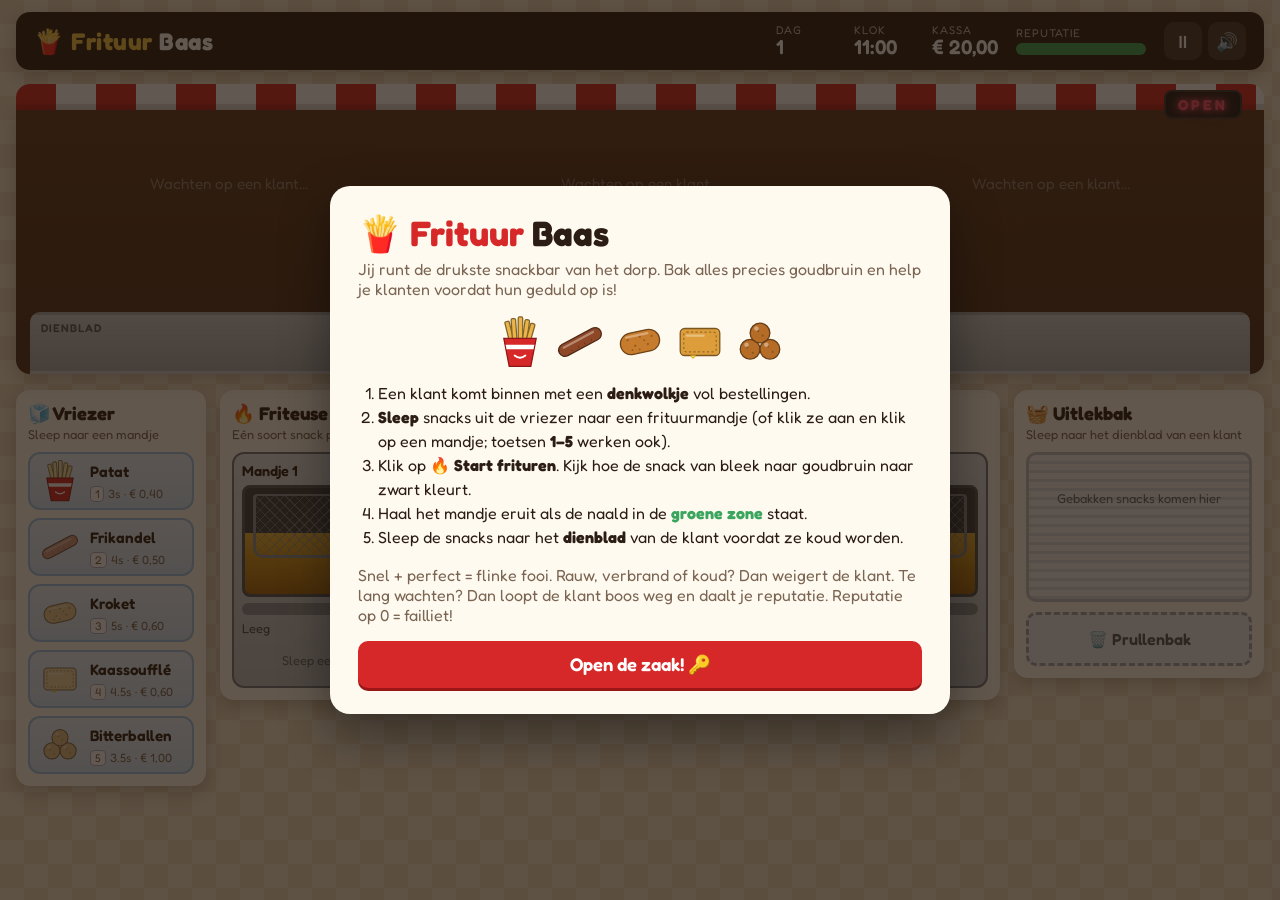
==== index.html @ 68eff5b2 "Frituur Baas: snackbar-spel met frituren, klanten en upgrades Browser game (HTML/CSS/JS, geen build)" ====
<!doctype html>
<html lang="nl">
<head>
  <meta charset="utf-8">
  <meta name="viewport" content="width=device-width, initial-scale=1">
  <title>Frituur Baas</title>
  <meta name="description" content="Run je eigen snackbar: frituur patat, frikandellen, kroketten, kaassoufflés en bitterballen precies goudbruin en help je klanten op tijd.">
  <link rel="preconnect" href="https://fonts.googleapis.com">
  <link rel="preconnect" href="https://fonts.gstatic.com" crossorigin>
  <link href="https://fonts.googleapis.com/css2?family=Fredoka:wght@400;500;600;700&display=swap" rel="stylesheet">
  <link rel="stylesheet" href="style.css">
</head>
<body>
  <div id="app">
    <header class="hud">
      <div class="brand">🍟 Frituur <span>Baas</span></div>
      <div class="stat"><span class="label">Dag</span><span class="value" id="hud-day">1</span></div>
      <div class="stat"><span class="label">Klok</span><span class="value" id="hud-clock">11:00</span></div>
      <div class="stat"><span class="label">Kassa</span><span class="value" id="hud-money">€ 20,00</span></div>
      <div class="stat rep">
        <span class="label">Reputatie</span>
        <div class="repbar"><div id="hud-rep"></div></div>
      </div>
      <div class="hud-buttons">
        <button class="iconbtn" data-act="pause" title="Pauze (P)">⏸</button>
        <button class="iconbtn" data-act="mute" id="btn-mute" title="Geluid aan/uit">🔊</button>
      </div>
    </header>

    <section class="counter">
      <div class="awning"></div>
      <div class="counter-top">
        <div id="open-sign" class="open-sign">OPEN</div>
        <div id="customers" class="customers"></div>
      </div>
    </section>

    <section class="kitchen">
      <div class="panel stock-panel">
        <h2>🧊 Vriezer</h2>
        <p class="panel-sub">Sleep naar een mandje</p>
        <div id="stock" class="stock"></div>
      </div>

      <div class="panel fryer-panel">
        <h2>🔥 Friteuse</h2>
        <p class="panel-sub">Eén soort snack per mandje · haal eruit in de <b class="ok">groene</b> zone</p>
        <div id="baskets" class="baskets"></div>
      </div>

      <div class="panel holding-panel">
        <h2>🧺 Uitlekbak</h2>
        <p class="panel-sub">Sleep naar het dienblad van een klant</p>
        <div id="holding" class="holding" data-drop="holding"></div>
        <div id="trash" class="trash" data-drop="trash">🗑️ Prullenbak</div>
      </div>
    </section>

    <div id="hint" class="hint"></div>
  </div>

  <div id="toasts" class="toasts" aria-live="polite"></div>
  <div id="overlay" class="overlay"></div>

  <script src="game.js"></script>
</body>
</html>
---- style.css ----
:root {
  --bg: #2b1d14;
  --tile-a: #f4ead7;
  --tile-b: #eadcc2;
  --panel: #fffaf0;
  --ink: #2b1d14;
  --muted: #7b6553;
  --red: #d62828;
  --red-dark: #9b1717;
  --yellow: #f7c948;
  --green: #3aa55d;
  --orange: #f08a24;
  --steel: #b9c0c7;
  --steel-dark: #6f7780;
  --oil: #d99a1e;
  --shadow: 0 6px 18px rgba(40, 20, 5, .25);
  --radius: 14px;
  font-family: "Fredoka", system-ui, -apple-system, "Segoe UI", sans-serif;
  color: var(--ink);
}

* { box-sizing: border-box; }

html, body { margin: 0; min-height: 100%; }

body {
  background:
    repeating-conic-gradient(var(--tile-a) 0 25%, var(--tile-b) 0 50%) 0 0 / 48px 48px;
  background-color: var(--tile-a);
  overflow-x: hidden;
  user-select: none;
  -webkit-user-select: none;
}

button { font: inherit; cursor: pointer; }

#app {
  max-width: 1280px;
  margin: 0 auto;
  padding: 12px 16px 60px;
}

/* ---------- HUD ---------- */
.hud {
  display: flex;
  align-items: center;
  gap: 18px;
  flex-wrap: wrap;
  background: var(--bg);
  color: #fff;
  padding: 10px 18px;
  border-radius: var(--radius);
  box-shadow: var(--shadow);
}
.brand { font-size: 1.5rem; font-weight: 700; color: var(--yellow); letter-spacing: .5px; margin-right: auto; }
.brand span { color: #fff; }
.stat { display: flex; flex-direction: column; line-height: 1.1; min-width: 60px; }
.stat .label { font-size: .7rem; text-transform: uppercase; opacity: .7; letter-spacing: 1px; }
.stat .value { font-size: 1.25rem; font-weight: 600; font-variant-numeric: tabular-nums; }
.stat .value.neg { color: #ff7b7b; }
.repbar { width: 130px; height: 12px; background: rgba(255,255,255,.15); border-radius: 6px; overflow: hidden; margin-top: 4px; }
#hud-rep { height: 100%; width: 100%; background: var(--green); transition: width .3s, background .3s; }
.hud-buttons { display: flex; gap: 6px; }
.iconbtn { background: rgba(255,255,255,.12); border: 0; color: #fff; width: 38px; height: 38px; border-radius: 10px; font-size: 1.1rem; }
.iconbtn:hover { background: rgba(255,255,255,.25); }

/* ---------- Counter / customers ---------- */
.counter { margin-top: 14px; position: relative; }
.awning {
  height: 26px;
  border-radius: var(--radius) var(--radius) 0 0;
  background: repeating-linear-gradient(90deg, var(--red) 0 40px, #fff 40px 80px);
  box-shadow: inset 0 -6px 0 rgba(0,0,0,.12);
}
.counter-top {
  position: relative;
  background: linear-gradient(#5b3a24, #4a2f1d);
  padding: 14px 14px 0;
  border-radius: 0 0 var(--radius) var(--radius);
  box-shadow: var(--shadow);
}
.open-sign {
  position: absolute; top: -20px; right: 22px;
  background: #1a1a1a; color: #ff4d6d; font-weight: 700; letter-spacing: 3px;
  padding: 4px 12px; border-radius: 8px; border: 2px solid #333;
  text-shadow: 0 0 6px #ff4d6d, 0 0 14px #ff4d6d;
  font-size: .9rem; z-index: 2;
}
.open-sign.closed { color: #777; text-shadow: none; }

.customers {
  display: grid;
  grid-template-columns: repeat(3, 1fr);
  gap: 14px;
}

.cust-slot {
  position: relative;
  min-height: 250px;
  display: flex;
  flex-direction: column;
  justify-content: flex-end;
  border-radius: 12px 12px 0 0;
}
.slot-empty {
  flex: 1; display: flex; align-items: center; justify-content: center;
  color: rgba(255,255,255,.35); font-size: .95rem; text-align: center; padding-bottom: 70px;
}

.customer {
  position: relative;
  display: flex; flex-direction: column; align-items: center;
  animation: walkIn .6s ease-out;
}
.customer.leaving { animation: walkOut .8s ease-in forwards; }
@keyframes walkIn { from { transform: translateX(-60px); opacity: 0; } to { transform: none; opacity: 1; } }
@keyframes walkOut { to { transform: translateX(80px); opacity: 0; } }

.thought {
  position: relative;
  background: #fff;
  border-radius: 18px;
  padding: 8px 10px;
  box-shadow: 0 3px 0 rgba(0,0,0,.12);
  display: flex; flex-direction: column; gap: 2px;
  min-width: 150px;
  margin-bottom: 12px;
}
.thought::after, .thought::before {
  content: ""; position: absolute; background: #fff; border-radius: 50%;
}
.thought::after { width: 14px; height: 14px; bottom: -12px; left: 46%; }
.thought::before { width: 8px; height: 8px; bottom: -22px; left: 52%; }
.oline { display: flex; align-items: center; gap: 6px; font-size: .95rem; font-weight: 500; }
.oline .ic { width: 30px; height: 30px; flex: none; }
.oline .q { font-variant-numeric: tabular-nums; font-weight: 700; min-width: 30px; }
.oline.done { color: var(--green); }
.oline.done .nm::after { content: " ✓"; }

.person { position: relative; font-size: 3.2rem; line-height: 1; }
.person .mood { position: absolute; right: -18px; top: -4px; font-size: 1.3rem; }
.cname { color: #fff; font-weight: 600; font-size: .9rem; margin-top: 2px; }
.patience { width: 120px; height: 9px; border-radius: 5px; background: rgba(0,0,0,.35); overflow: hidden; margin: 4px 0 8px; }
.patience .fill { height: 100%; width: 100%; background: var(--green); }

.speech {
  position: absolute; top: -8px; left: 50%; transform: translate(-50%, -100%);
  background: var(--yellow); color: var(--ink); font-weight: 600; font-size: .85rem;
  padding: 6px 10px; border-radius: 10px; white-space: nowrap; z-index: 5;
  box-shadow: 0 3px 8px rgba(0,0,0,.25);
  animation: pop .25s ease-out;
}
.speech.bad { background: #ffb4b4; }
.speech.hidden { display: none; }
@keyframes pop { from { transform: translate(-50%, -100%) scale(.6); } to { transform: translate(-50%, -100%) scale(1); } }

.tray {
  background: linear-gradient(#c9ced3, #a4abb2);
  border-radius: 10px 10px 0 0;
  min-height: 62px;
  padding: 6px 8px;
  border: 3px dashed transparent;
  transition: border-color .15s, background .15s;
}
.tray-label { font-size: .7rem; text-transform: uppercase; letter-spacing: 1px; color: #50565c; font-weight: 600; }
.tray-items { display: flex; flex-wrap: wrap; gap: 2px; }
.tray-items .snack { width: 30px; height: 30px; }

.float-money {
  position: absolute; left: 50%; top: 40%;
  transform: translateX(-50%);
  font-weight: 700; font-size: 1.4rem; color: #7dff9b;
  text-shadow: 0 2px 0 #1b5e2d, 0 0 10px rgba(0,0,0,.4);
  pointer-events: none; white-space: nowrap; z-index: 6;
  animation: floatUp 1.6s ease-out forwards;
}
.float-money small { display: block; font-size: .85rem; text-align: center; color: #fff5b0; }
@keyframes floatUp { to { transform: translate(-50%, -70px); opacity: 0; } }

/* ---------- Kitchen ---------- */
.kitchen {
  margin-top: 16px;
  display: grid;
  grid-template-columns: 190px 1fr 250px;
  gap: 14px;
  align-items: start;
}
.panel {
  background: var(--panel);
  border-radius: var(--radius);
  padding: 12px;
  box-shadow: var(--shadow);
}
.panel h2 { margin: 0; font-size: 1.15rem; }
.panel-sub { margin: 2px 0 10px; font-size: .8rem; color: var(--muted); }
.panel-sub .ok { color: var(--green); }

.stock { display: flex; flex-direction: column; gap: 8px; }
.stock-item {
  display: grid; grid-template-columns: 44px 1fr; grid-template-rows: auto auto;
  column-gap: 8px; align-items: center;
  background: linear-gradient(#e8f4ff, #cfe6fa);
  border: 2px solid #9cc4e6;
  border-radius: 12px; padding: 5px 8px;
  cursor: grab; touch-action: none;
  transition: transform .1s, box-shadow .1s;
}
.stock-item:hover { transform: translateY(-2px); box-shadow: 0 4px 10px rgba(0,0,0,.12); }
.stock-item .snack { grid-row: span 2; width: 44px; height: 44px; }
.stock-item .nm { font-weight: 600; font-size: .95rem; }
.stock-item .meta { font-size: .75rem; color: var(--muted); }
.stock-item kbd { font: inherit; font-size: .7rem; background: #fff; border: 1px solid #aac; border-radius: 4px; padding: 0 4px; margin-right: 4px; }

.selected { outline: 3px solid var(--orange) !important; outline-offset: 2px; box-shadow: 0 0 0 6px rgba(240,138,36,.25) !important; }

.baskets { display: grid; grid-template-columns: repeat(auto-fit, minmax(160px, 1fr)); gap: 12px; }

.basket {
  background: linear-gradient(#dfe3e7, #b8bec5);
  border: 2px solid var(--steel-dark);
  border-radius: 12px;
  padding: 8px;
  display: flex; flex-direction: column; gap: 6px;
  transition: box-shadow .2s, border-color .2s;
}
.bhead { display: flex; justify-content: space-between; align-items: center; font-weight: 600; font-size: .9rem; }
.bstatus { font-size: .8rem; font-weight: 700; }
.basket.is-perfect { border-color: var(--green); box-shadow: 0 0 0 4px rgba(58,165,93,.35), 0 0 18px rgba(58,165,93,.6); }
.basket.is-perfect .bstatus { color: var(--green); }
.basket.is-burnt { border-color: var(--red); animation: alarm .5s infinite alternate; }
.basket.is-burnt .bstatus { color: var(--red); }
@keyframes alarm { to { box-shadow: 0 0 0 5px rgba(214,40,40,.45); } }

.vat {
  position: relative; height: 112px; border-radius: 8px; overflow: hidden;
  background: #3a3f44;
  border: 3px solid #50565c;
}
.oil {
  position: absolute; left: 0; right: 0; bottom: 0; height: 58%;
  background: linear-gradient(#f0b93a, var(--oil) 40%, #a86a10);
}
.bubbles { position: absolute; inset: 0; opacity: 0; }
.state-frying .bubbles {
  opacity: 1;
  background:
    radial-gradient(circle, rgba(255,255,220,.9) 0 2px, transparent 3px) 0 0 / 18px 16px,
    radial-gradient(circle, rgba(255,255,220,.7) 0 3px, transparent 4px) 7px 5px / 26px 22px;
  animation: bubble .5s linear infinite;
}
@keyframes bubble { to { background-position: 0 -16px, 7px -17px; } }

.wire {
  position: absolute; left: 8px; right: 8px; top: 6px; height: 64px;
  border: 3px solid #8a9199; border-top-width: 2px; border-radius: 4px 4px 10px 10px;
  background: repeating-linear-gradient(45deg, transparent 0 6px, rgba(138,145,153,.55) 6px 7px),
              repeating-linear-gradient(-45deg, transparent 0 6px, rgba(138,145,153,.55) 6px 7px);
  display: flex; flex-wrap: wrap; align-content: flex-end; justify-content: center; gap: 0 2px;
  padding: 2px;
  transition: transform .45s cubic-bezier(.5,1.6,.5,1);
}
.state-frying .wire { transform: translateY(26px); }
.wire .snack { width: 36px; height: 36px; }
.vat::after {
  content: ""; position: absolute; left: 0; right: 0; bottom: 0; height: 22%;
  background: linear-gradient(rgba(240,185,58,.45), rgba(168,106,16,.6));
  pointer-events: none; opacity: 0; transition: opacity .3s;
}
.state-frying .vat::after { opacity: 1; }

.cookbar { position: relative; display: flex; height: 12px; border-radius: 6px; overflow: hidden; background: #8b9299; }
.cookbar .z-raw { background: #e6d9b0; }
.cookbar .z-ok { background: var(--green); }
.cookbar .z-burn { background: #3a2012; }
.needle { position: absolute; top: -2px; bottom: -2px; width: 4px; margin-left: -2px; left: 0; background: #fff; border: 1px solid #000; border-radius: 2px; }
.bmeta { font-size: .8rem; color: #3e454c; }
.bactions { display: flex; gap: 6px; min-height: 36px; }
.empty-hint { font-size: .8rem; color: #5c636a; align-self: center; margin: auto; text-align: center; }

.btn {
  flex: 1; border: 0; border-radius: 10px; padding: 7px 10px;
  font-weight: 600; color: #fff; background: var(--red);
  box-shadow: 0 3px 0 var(--red-dark);
  transition: transform .05s, box-shadow .05s;
}
.btn:active { transform: translateY(2px); box-shadow: 0 1px 0 var(--red-dark); }
.btn.out { background: var(--green); box-shadow: 0 3px 0 #23703c; }
.btn.small { flex: none; width: 38px; padding: 7px 0; background: #6f7780; box-shadow: 0 3px 0 #4b5158; }
.btn:disabled { opacity: .45; cursor: not-allowed; }

.holding {
  min-height: 150px;
  background: repeating-linear-gradient(0deg, #d7dbdf 0 3px, #eef0f2 3px 9px);
  border: 3px solid var(--steel);
  border-radius: 10px;
  padding: 6px;
  display: grid; grid-template-columns: repeat(auto-fill, minmax(52px, 1fr)); gap: 6px;
  align-content: start;
}
.holding .empty-hint { grid-column: 1 / -1; padding: 30px 0; }
.item {
  position: relative; background: #fff; border-radius: 8px; padding: 3px 3px 5px;
  box-shadow: 0 2px 4px rgba(0,0,0,.15);
  cursor: grab; touch-action: none;
  display: flex; flex-direction: column; align-items: center;
}
.item .snack { width: 42px; height: 42px; }
.item.cold .snack { filter: saturate(.4) brightness(1.05) hue-rotate(-20deg); }
.temp { width: 100%; height: 5px; border-radius: 3px; background: #ddd; overflow: hidden; }
.temp > div { height: 100%; background: var(--red); }
.tag {
  position: absolute; top: -6px; left: 50%; transform: translateX(-50%);
  font-size: .6rem; font-weight: 700; padding: 0 4px; border-radius: 4px; color: #fff; white-space: nowrap;
}
.tag:empty { display: none; }
.tag.raw { background: #c9a227; }
.tag.burnt { background: #222; }
.tag.cold { background: #3b82c4; }
.tag.perfect { background: var(--green); }

.trash {
  margin-top: 10px; padding: 14px; text-align: center; font-weight: 600;
  border: 3px dashed #a0a6ac; border-radius: 10px; color: #50565c; background: #eceff1;
  transition: all .15s;
}

/* drop-target hints */
body[data-mode="stock"] .basket { border-style: dashed; border-color: var(--orange); }
body[data-mode="item"] .cust-slot.has-customer .tray { border-color: var(--orange); background: linear-gradient(#e0e4e8, #bfc6cc); }
body[data-mode="item"] .trash { border-color: var(--orange); }
.basket.over, .cust-slot.over .tray, .trash.over { border-color: var(--green) !important; border-style: solid !important; background: #d9f7e2 !important; transform: scale(1.03); }

.ghost {
  position: fixed; left: 0; top: 0; width: 58px; height: 58px; pointer-events: none; z-index: 100;
  transform: translate(-50%, -50%) scale(1.15);
  filter: drop-shadow(0 6px 8px rgba(0,0,0,.35));
}
.ghost .snack { width: 100%; height: 100%; }
body.dragging, body.dragging * { cursor: grabbing !important; }

.hint {
  position: fixed; left: 50%; bottom: 14px; transform: translateX(-50%);
  background: var(--bg); color: #fff; padding: 8px 16px; border-radius: 20px;
  font-size: .9rem; box-shadow: var(--shadow); z-index: 20; max-width: calc(100vw - 32px); text-align: center;
}
.hint:empty { display: none; }

.toasts { position: fixed; top: 80px; left: 50%; transform: translateX(-50%); display: flex; flex-direction: column; gap: 6px; z-index: 50; pointer-events: none; align-items: center; }
.toast { background: #fff; color: var(--ink); padding: 8px 16px; border-radius: 12px; box-shadow: var(--shadow); font-weight: 600; animation: toastIn .25s ease-out, toastOut .4s ease-in 2.2s forwards; max-width: calc(100vw - 32px); }
.toast.bad { background: #ffe1e1; color: #8b1a1a; }
.toast.good { background: #dcf7e3; color: #1b5e2d; }
@keyframes toastIn { from { transform: translateY(-10px); opacity: 0; } }
@keyframes toastOut { to { transform: translateY(-10px); opacity: 0; } }

/* ---------- Overlay ---------- */
.overlay {
  position: fixed; inset: 0; background: rgba(30, 18, 8, .7);
  display: none; align-items: center; justify-content: center; z-index: 200; padding: 16px;
  overflow-y: auto;
}
.overlay.show { display: flex; }
.card {
  background: var(--panel); border-radius: 20px; padding: 26px 28px; max-width: 620px; width: 100%;
  box-shadow: 0 20px 50px rgba(0,0,0,.4); animation: pop2 .3s ease-out; margin: auto;
}
@keyframes pop2 { from { transform: scale(.9); opacity: 0; } }
.card h1 { margin: 0 0 4px; font-size: 2.2rem; color: var(--red); }
.card h1 span { color: var(--ink); }
.card .lead { color: var(--muted); margin: 0 0 16px; }
.card ol, .card ul { padding-left: 20px; margin: 8px 0 16px; line-height: 1.5; }
.card .big { font-size: 1.15rem; padding: 12px; width: 100%; }
.card .snackrow { display: flex; justify-content: center; gap: 6px; margin: 6px 0 12px; }
.card .snackrow .snack { width: 54px; height: 54px; }
.statgrid { display: grid; grid-template-columns: 1fr auto; gap: 4px 16px; margin: 10px 0 16px; }
.statgrid .v { text-align: right; font-weight: 600; font-variant-numeric: tabular-nums; }
.statgrid .total { border-top: 2px solid #ddd; padding-top: 6px; font-size: 1.15rem; }
.shop { display: grid; gap: 8px; margin: 10px 0 18px; }
.upg { display: grid; grid-template-columns: 40px 1fr auto; gap: 10px; align-items: center; background: #fff; border-radius: 12px; padding: 8px 10px; border: 2px solid #eadcc2; }
.upg .ico { font-size: 1.7rem; text-align: center; }
.upg .d { font-size: .8rem; color: var(--muted); }
.upg .btn { flex: none; padding: 6px 12px; }
.upg.owned { opacity: .6; }
.best { font-size: .85rem; color: var(--muted); text-align: center; margin-top: 10px; }

.snack { display: block; overflow: visible; }

/* ---------- Responsive ---------- */
@media (max-width: 960px) {
  .kitchen { grid-template-columns: 1fr 1fr; }
  .fryer-panel { grid-column: 1 / -1; order: -1; }
}
@media (max-width: 640px) {
  #app { padding: 8px 10px 60px; }
  .hud { gap: 10px; padding: 8px 12px; }
  .brand { font-size: 1.15rem; width: 100%; }
  .repbar { width: 80px; }
  .customers { gap: 6px; }
  .cust-slot { min-height: 220px; }
  .thought { min-width: 0; padding: 6px; }
  .oline { font-size: .75rem; gap: 3px; }
  .oline .nm { display: none; }
  .oline .ic { width: 24px; height: 24px; }
  .person { font-size: 2.4rem; }
  .patience { width: 80px; }
  .kitchen { grid-template-columns: 1fr; }
  .stock { flex-direction: row; flex-wrap: wrap; }
  .stock-item { flex: 1 1 140px; }
  .baskets { grid-template-columns: repeat(auto-fit, minmax(100px, 1fr)); gap: 6px; }
  .basket { padding: 6px; }
  .vat { height: 90px; }
  .wire { height: 52px; left: 4px; right: 4px; }
  .state-frying .wire { transform: translateY(22px); }
  .wire .snack { width: 26px; height: 26px; }
  .bhead { font-size: .8rem; flex-direction: column; align-items: flex-start; min-height: 32px; }
  .bstatus { font-size: .7rem; }
  .btn { padding: 6px 4px; font-size: .85rem; }
  .btn.small { width: 30px; }
  .card { padding: 20px 18px; }
}
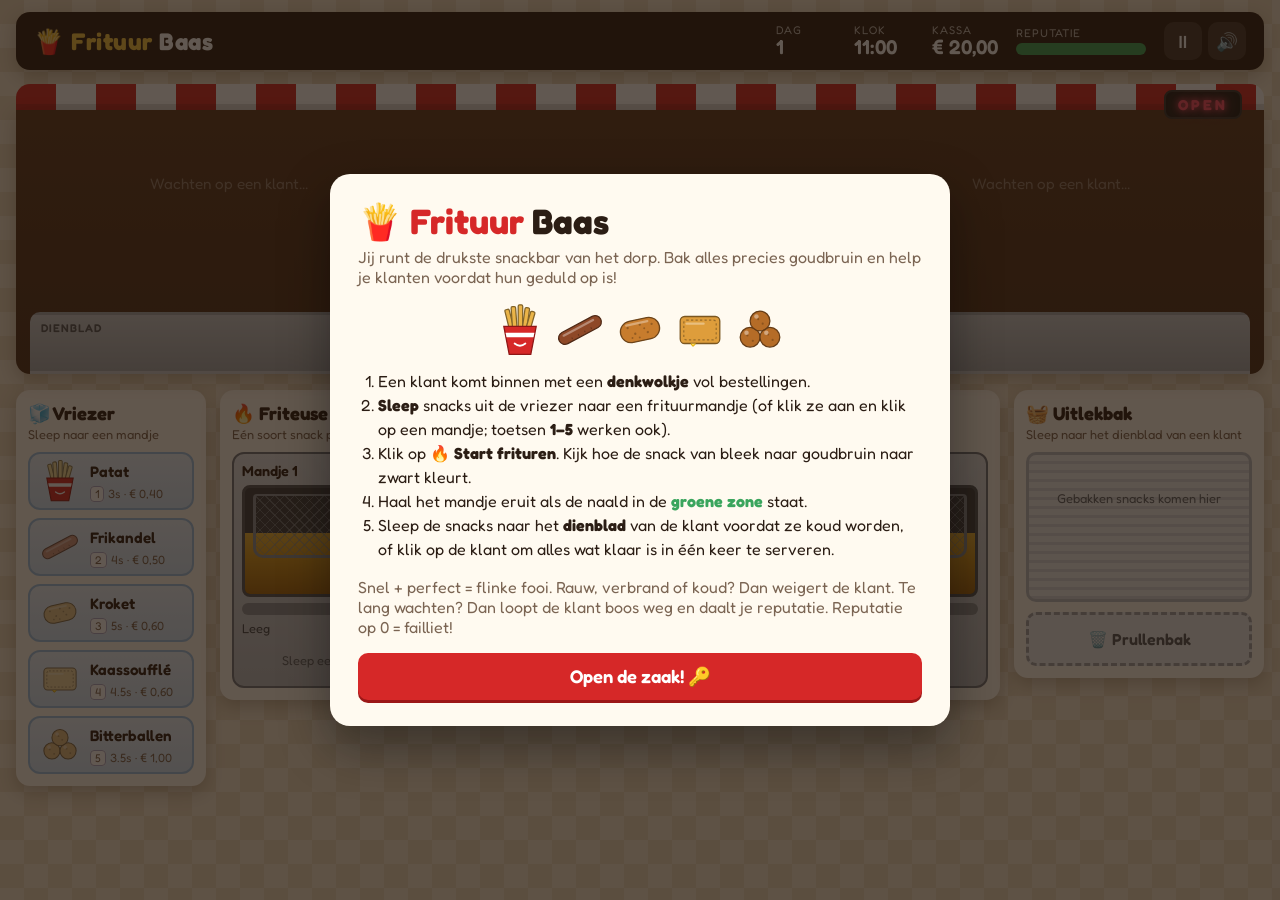
==== commit 7453251d: "Mobiele versie: alles op één scherm, tikken in plaats van slepen - mobile.html + mobile.css: HUD, kl" ====
--- a/index.html
+++ b/index.html
@@ -57,6 +57,7 @@
     </section>
 
     <div id="hint" class="hint"></div>
+    <a class="mobile-link" href="mobile.html">📱 Op je telefoon? Speel de mobiele versie</a>
   </div>
 
   <div id="toasts" class="toasts" aria-live="polite"></div>
--- a/style.css
+++ b/style.css
@@ -385,6 +385,15 @@
 .snack { display: block; overflow: visible; }
 
 /* ---------- Responsive ---------- */
+.mobile-link { display: none; }
+@media (max-width: 700px) {
+  .mobile-link {
+    display: block; margin-top: 12px; padding: 12px; text-align: center; font-weight: 600;
+    background: var(--red); color: #fff; border-radius: 12px; text-decoration: none; box-shadow: var(--shadow);
+  }
+  #app > .mobile-link { order: -1; }
+}
+
 @media (max-width: 960px) {
   .kitchen { grid-template-columns: 1fr 1fr; }
   .fryer-panel { grid-column: 1 / -1; order: -1; }
